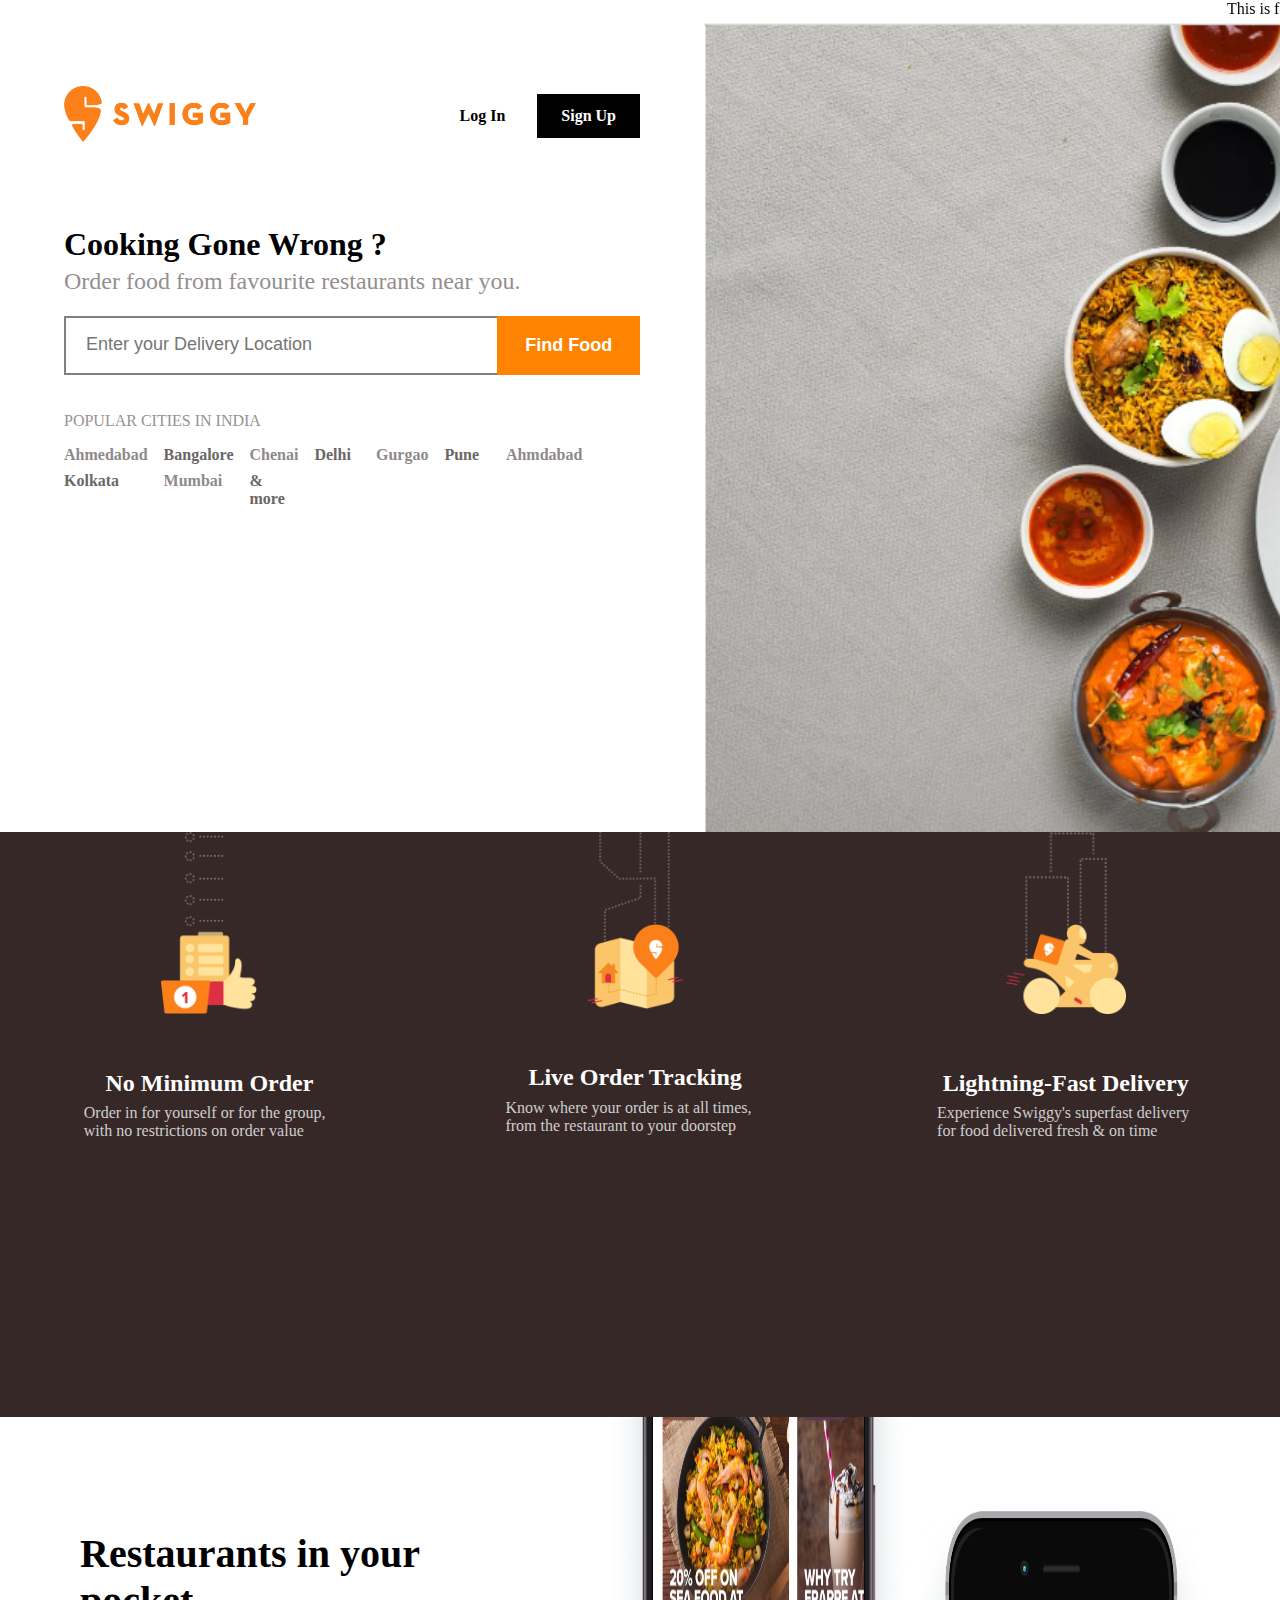
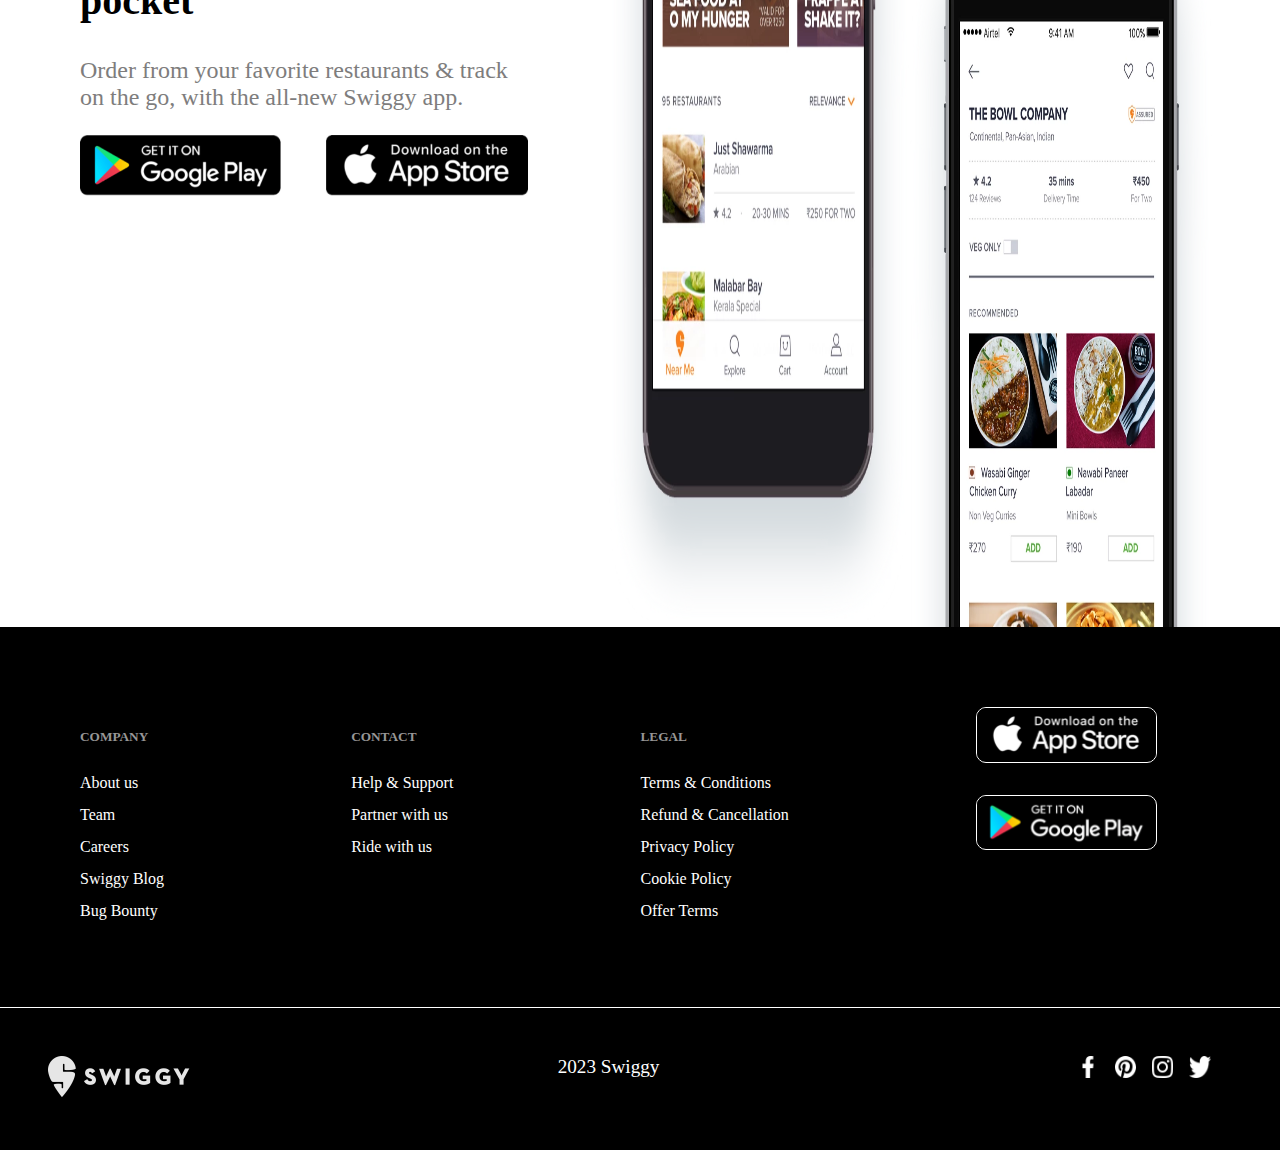
==== swigy/index.html @ a9a6d039 "Add files via upload" ====
<!DOCTYPE html>
<html lang="en">

<head>
    <meta charset="UTF-8">
    <meta http-equiv="X-UA-Compatible" content="IE=edge">
    <meta name="viewport" content="width=device-width, initial-scale=1.0">
    <link rel="stylesheet" href="style.css">
    <title>Document</title>
</head>

<body>
    <marquee hight="10%" width="100%" direction="left" behaviour="slide">This is for educational purpose only</marquee>
    <!-- section one -->
    <div class="sec1">
        <div class="sec1div1">
            <nav>
                <div>
                    <img src="assets\pngwing.com.png" alt="">
                </div>
                <li>
                    <a href="#" class=" btn1">Log In</a>
                    <a href="#" class=" btn2">Sign Up</a>
                </li>
            </nav>

            <p class="p1">Cooking Gone Wrong ?</p>
            <p class="p2">Order food from favourite restaurants near you.</p>

            <div class="inp">
                <input type="text" placeholder="Enter your Delivery Location">
                <button>Find Food</button>
            </div>
            <p class="p3">POPULAR CITIES IN INDIA</p>

            <ul class="cities">
                <li>Ahmedabad</li>
                <li>Bangalore</li>
                <li>Chenai</li>
                <li>Delhi</li>
                <li>Gurgao</li>
                <li>Pune</li>
                <li>Ahmdabad</li>
                <li>Kolkata</li>
                <li>Mumbai</li>
                <li>& more</li>

            </ul>
        </div>

        <div class="sec1div2">
        </div>
    </div>

    <!-- section two -->

    <div class="sec2">
        <div class="sec2div">
            <img src="./assets/1.webp" alt="">
            <h2>No Minimum Order</h2>
            <p>Order in for yourself or for the group, with no restrictions on order value</p>
        </div>
        <div class="sec2div">
            <img src="./assets/2.webp" alt="">
            <h2>Live Order Tracking</h2>
            <p>Know where your order is at all times, from the restaurant to your doorstep</p>
        </div>
        <div class="sec2div3">
            <img src="./assets/3.webp" alt="">
            <h2>Lightning-Fast Delivery</h2>
            <p>Experience Swiggy's superfast delivery for food delivered fresh & on time</p>
        </div>
    </div>

    <!-- section three -->
    <div class="sec3">
        <div class="sec3div1">
            <h2>Restaurants in your pocket</h2>
            <p>Order from your favorite restaurants & track on the go, with the all-new Swiggy app.</p>

            <div>
                <img src="./assets/google_play.webp" alt="">
                <img src="./assets/app store.webp" alt="">
            </div>
        </div>

        <div class="sec3div2">
            <img src="./assets/phoneup.webp" alt="" class="img1">
            <img src="./assets/phonedown.webp" alt="" class="img2">
        </div>
    </div>

    <!-- section four -->
    <div class="sec4">
        <div class="sec4div1">
            <h5>COMPANY</h5>

            <li>About us</li>
            <li>Team</li>
            <li>Careers</li>
            <li>Swiggy Blog</li>
            <li>Bug Bounty</li>

        </div>

        <div class="sec4div2">
            <h5>CONTACT</h5>

            <li>Help & Support</li>
            <li> Partner with us</li>
            <li> Ride with us</li>

        </div>

        <div class="sec4div3">
            <h5>LEGAL</h5>

            <li>Terms & Conditions</li>
            <li>Refund & Cancellation</li>
            <li> Privacy Policy</li>
            <li>Cookie Policy</li>
            <li> Offer Terms</li>

        </div>

        <div class="sec4div4">
            <img src="./assets/app store.webp" alt="">
            <img src="./assets/google_play.webp" alt="">
        </div>
    </div>

    <!-- section 5 -->
    <div class="sec5">
        <div><img src="./assets/Logo_f5xzza.webp"  alt=""></div>
        <div class="sec5div2">2023 Swiggy</div>
        <div class="sec5div3">
            <img src="./assets/icon-facebook.webp" alt="">
            <img src="./assets/icon-pinterest.webp" alt="">
            <img src="./assets/icon-instagram_b7nubh.webp" alt="">
            <img src="./assets/icon-twitter_gtq8dv.webp" alt="">
        </div>
    </div>
</body>

</html>
---- swigy/style.css ----
body{
    margin: 0;
    padding: 0;
   
}
/* -----------------------------------------section one------------------------------------------ */
.sec1{
    display: flex;
    height: 90vh;
}

.sec1div1{
    width: 50%;
    padding: 4em;
}

nav{
    width: 100%;
    display: flex;
    justify-content: space-between;
    align-items: center;

}

nav > div >img{
    width: 12em;
} 

nav > li{
    list-style: none;
    display: flex;
    column-gap: 2em;
    align-items: center;
}

nav > li > a{
    text-decoration: none;  
}


.btn1{
    font-size: medium;
    font-weight: bolder;
    color: black;
}

.btn2{
    font-size: medium;
    font-weight: bolder;
    color: white;
    background-color: black;
    padding: 0.8em 1.5em;
}

.p1{
    margin-top: 3em;
    font-size:2em;
    font-weight: bolder;
    line-height: 5px;
}

.p2{
    font-size:x-large;
    color: rgb(148, 143, 143);
    line-height: 5px;
}

.inp{
    margin-top: 2em;
    width: 100%;
    height: 4em;
    display: flex;
}

.inp > input {
    width: 75%;
    height: 4em;
    border: 2px solid gray;
    border-right: none;
}

.inp > input::placeholder {
    font-size: large;
    padding-left: 1em;
}

.inp > button{
    background-color: rgb(253, 131, 0);
    border: none;
    font-weight: bolder;
    font-size: large;
    color: white;
    width: 25%;
    height: 3.3em;
}

.p3{
    margin-top: 2em;
    color: rgb(152, 146, 146);
}

.cities{
    list-style: none;
    display: grid;
    grid-template-columns: repeat(7 , 1fr);
    row-gap: 0.5em;
    column-gap: 1em;
    padding: 0px;
    font-weight: bold;
   width: 90%;
   color: rgb(142, 138, 138);
}

.cities :nth-child(even){
    color: rgb(107, 103, 103);
}

.sec1div2{
    width: 50%;
   background-image: url('./assets/food\ image.png');
   background-repeat: no-repeat;
   background-size: cover;
}

/* ------------------------------------------------------------------------------------- */
.sec2{
    height: 65vh;
    display: flex;
    justify-content: space-around;
    background-color: rgb(55, 40, 40);
    color: white;
}
.sec2div > img{
   
    width: 6em;
}

.sec2div3 > img{
    width: 7.5em;
}

.sec2 > div{
    display: flex;
    flex-direction: column;
    align-items: center;
}

.sec2 > div > h2{
    font-weight: bold;
    padding-top: 2em;
    line-height: 0.1em;
}

.sec2 > div >p{
    width: 60%;
    color: rgb(206, 206, 206);
    margin: auto;
    margin-top: 0;
}

/* -------------------------------------------------------------------------------------- */

.sec3{
    display: flex;
    height: 90vh;
}

.sec3div1{
    width: 40%;
    padding: 5em 5em;
}

.sec3div1 > h2{
    font-size: 2.5em;
    padding-right: 2em;
}

.sec3div1 > p{
    color: rgb(126, 125, 125);
    font-size:x-large;
}

.sec3div1 > div{
    display: flex;
    justify-content: space-between;
}

.sec3div1 > div > img{
    width: 45%;
}

.sec3div2{
    width: 60%;
    display: flex;
}

.img1{
    width: 45%;
}

.img2{
    width: 45%;
    margin-top: 5em;
}

/* -------------------------- */
.sec4{
    display: flex;
    padding: 5em 5em;
    justify-content: space-between;
    background-color: black;
    color: white;
   
    
}


.sec4 > div >h5{
    color:rgb(151, 150, 150);
}

.sec4 > div  > li{
    list-style: none;
    line-height: 2em;
}

.sec4div4{
    width: 20%;
    display: flex;
    flex-direction: column;
    row-gap: 2em;
}
.sec4div4 > img{
width: 80%;
border-radius: 10px;
border: 1px solid white;

}

/* ------------------------------------------------------------------------------------ */
.sec5{
    padding: 3em ;
    padding-right: 10em;
    display: flex;
    background-color: black;
    color: white;
    border-top: 1px solid white;
    justify-content: space-between;
}

.sec5 > div > img{
    width: 50%;
}

.sec5div2{
    font-size: larger;
    padding-right: 10em;
}

.sec5div3{
    display: flex;
    width: 4%;
    height: 50%;
    column-gap: 1em;
}
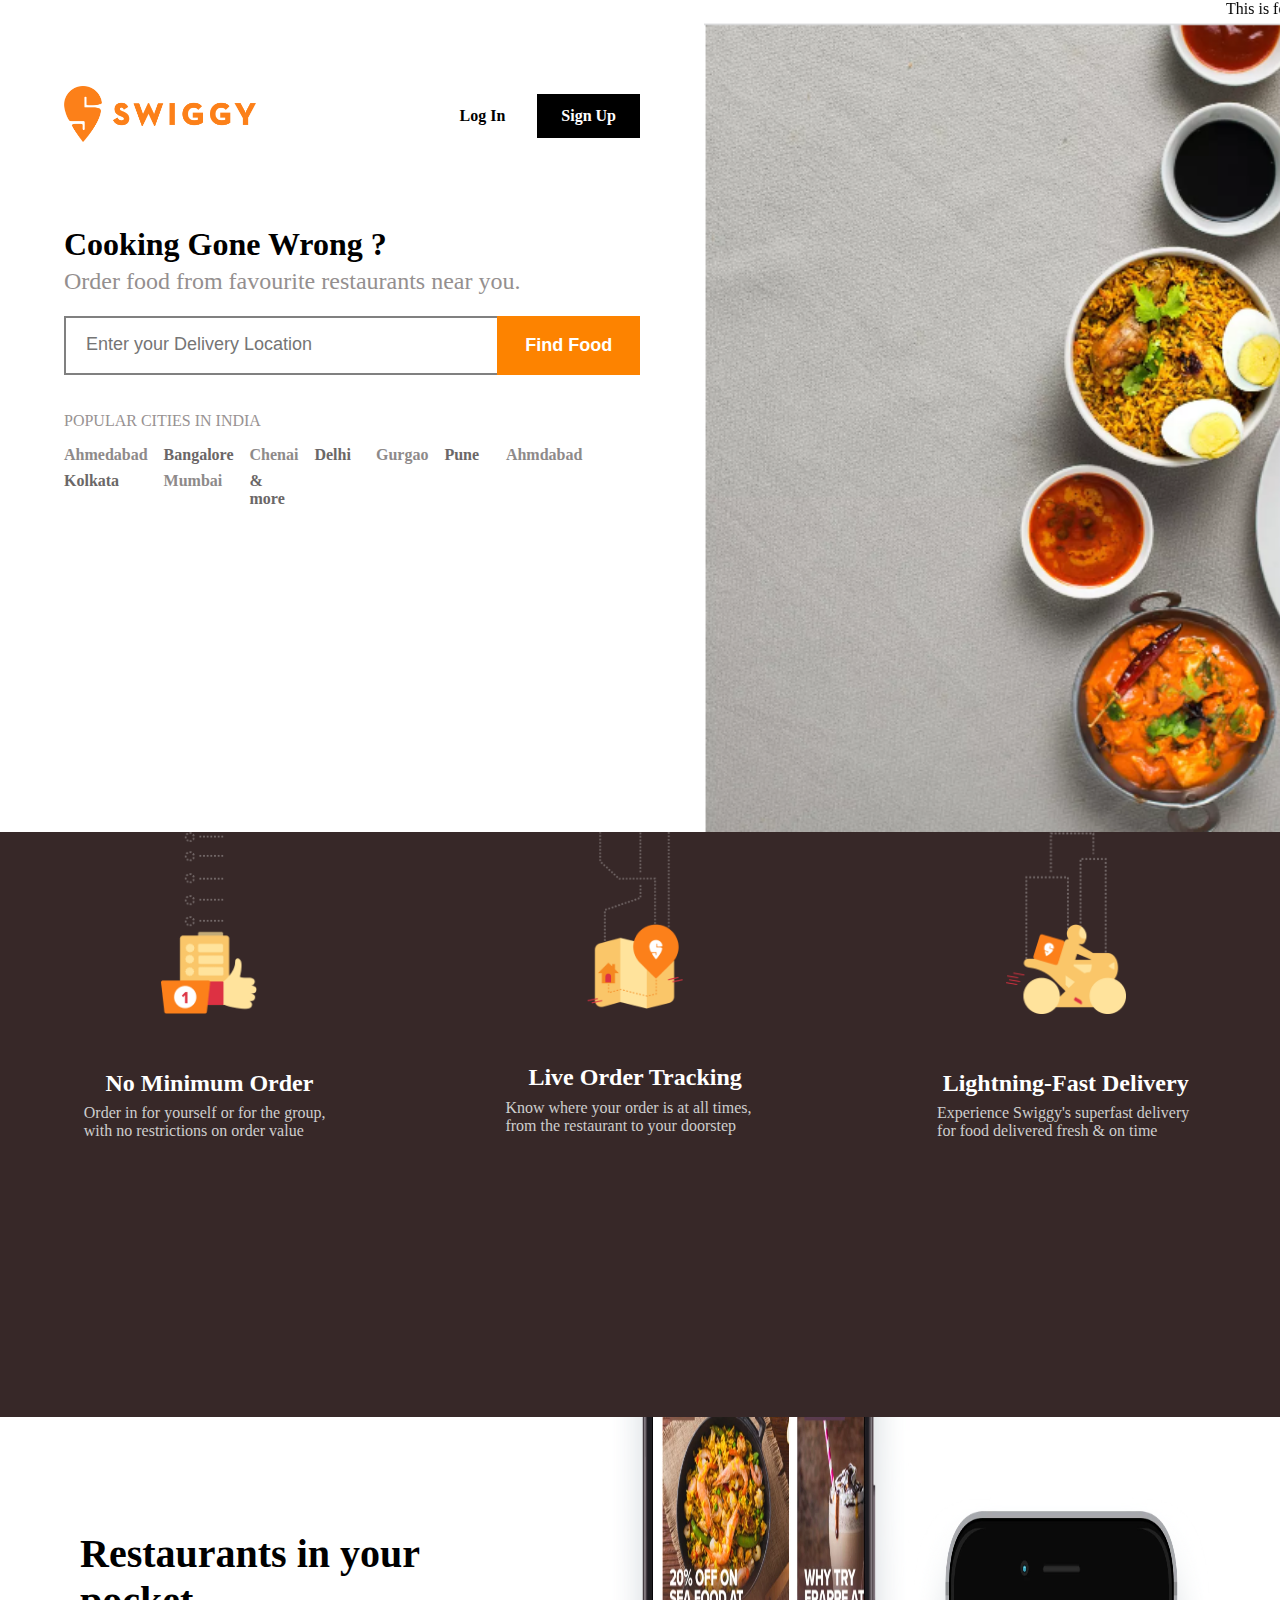
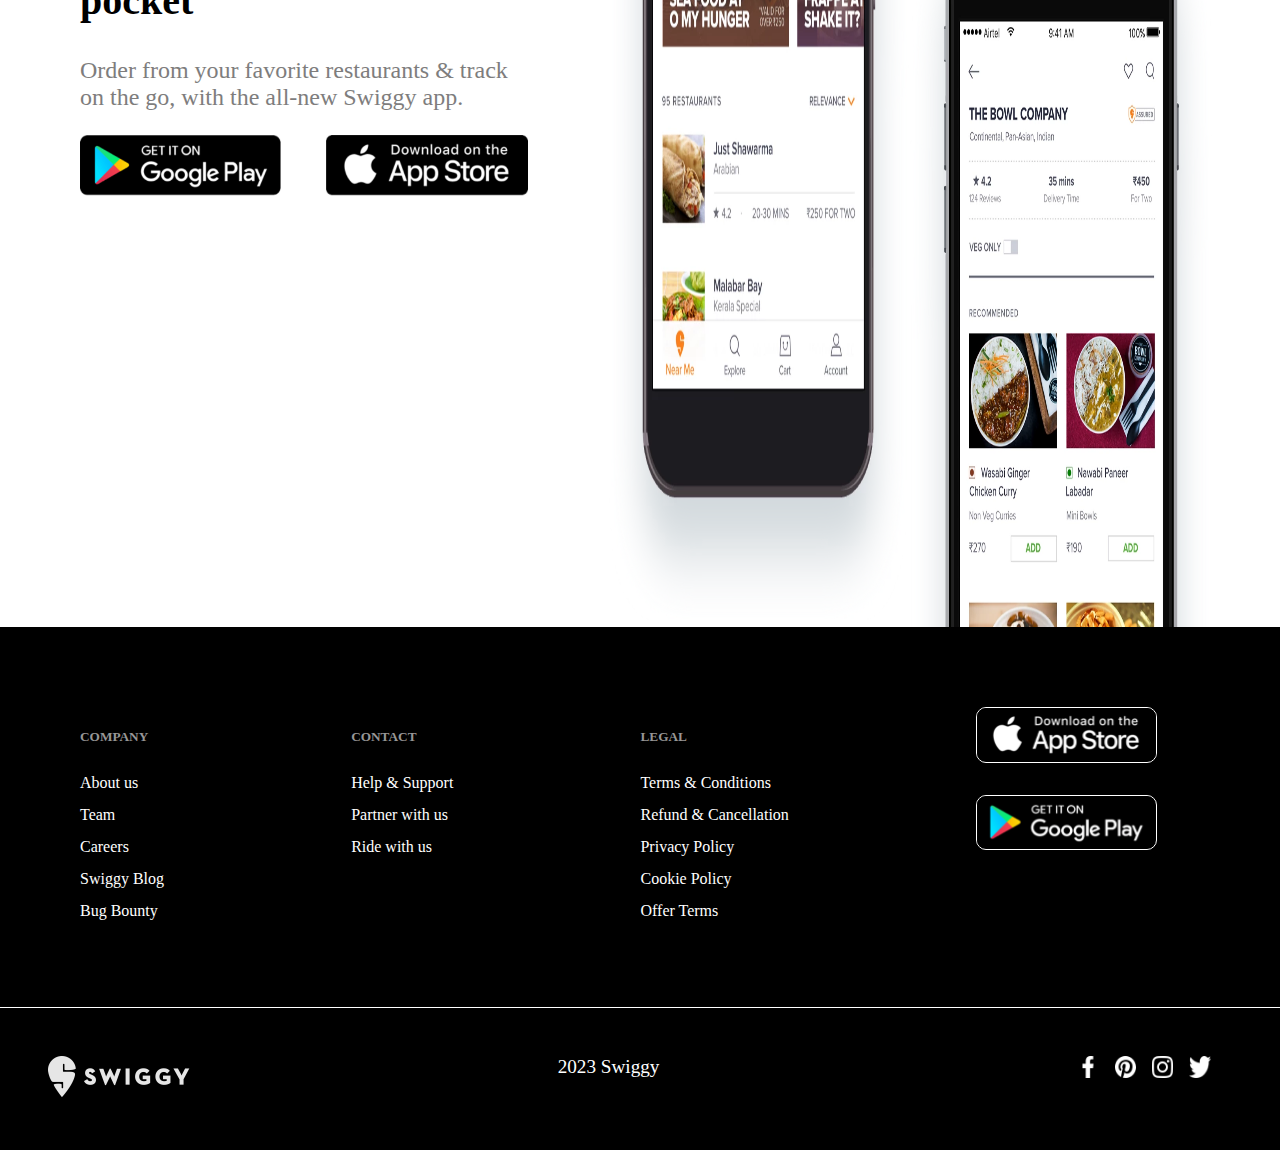
==== commit 475a90dc: "Update index.html" ====
--- a/swigy/index.html
+++ b/swigy/index.html
@@ -3,7 +3,7 @@
 
 <head>
     <meta charset="UTF-8">
-    <meta http-equiv="X-UA-Compatible" content="IE=edge">
+    <meta http-equiv="X-UA-Compatible" content="IE=edge" >
     <meta name="viewport" content="width=device-width, initial-scale=1.0">
     <link rel="stylesheet" href="style.css">
     <title>Document</title>
@@ -142,4 +142,4 @@
     </div>
 </body>
 
-</html>+</html>
--- a/swigy/style.css
+++ b/swigy/style.css
@@ -3,7 +3,7 @@
     padding: 0;
    
 }
-/* -----------------------------------------section one------------------------------------------ */
+/* ---------------------------------------section one------------------------------------------ */
 .sec1{
     display: flex;
     height: 90vh;
@@ -262,4 +262,4 @@
     width: 4%;
     height: 50%;
     column-gap: 1em;
-}+}
